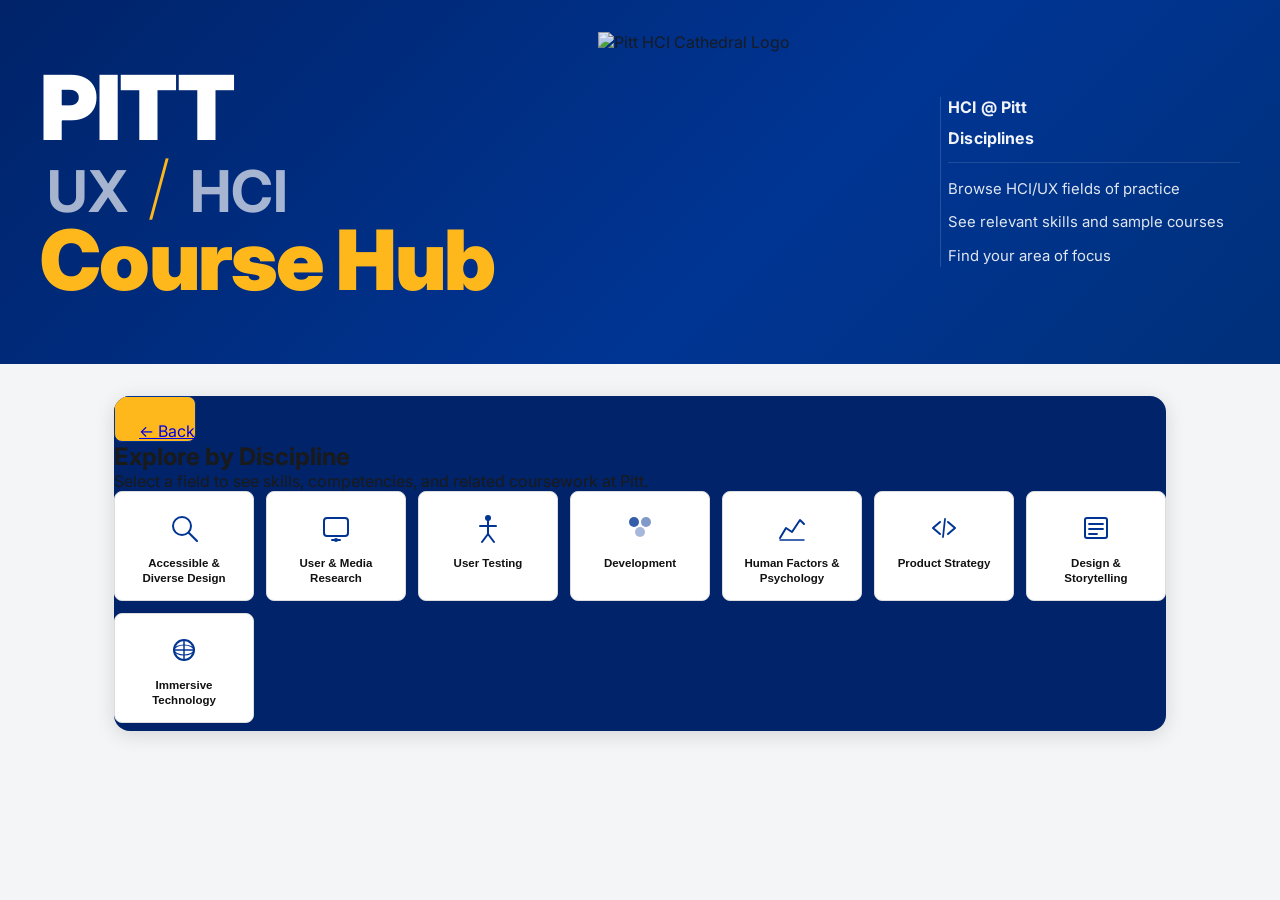
==== disciplines.html @ b41b52f0 "Added Disciplines page and tentative JSON format" ====
<!DOCTYPE html>
<html lang="en">
<head>
  <meta charset="UTF-8">
  <meta name="viewport" content="width=device-width, initial-scale=1.0">
  <title>Disciplines — Pitt HCI Course Hub</title>
  <link href="https://fonts.googleapis.com/css2?family=Inter:wght@400;500;600;700;900&display=swap" rel="stylesheet">
  <link rel="stylesheet" href="style.css">
</head>
<body>

<div class="hero">
  <div class="hero-lockup">
    <div class="lockup-pitt">PITT</div>
    <div class="lockup-middle">
      <span class="lockup-ux">UX</span>
      <span class="lockup-slash">/</span>
      <span class="lockup-hci">HCI</span>
    </div>
    <div class="lockup-course">Course Hub</div>
  </div>

  <img src="cathy.svg" alt="Pitt HCI Cathedral Logo" class="hero-logo">

  <div class="hero-right">
    <a class="hnav-link" href="index.html">HCI @ Pitt</a>
    <a class="hnav-link active" href="disciplines.html">Disciplines</a>
    <div class="hero-divider"></div>
    <div class="t-line">Browse HCI/UX fields of practice</div>
    <div class="t-line">See relevant skills and sample courses</div>
    <div class="t-line">Find your area of focus</div>
  </div>
</div>

<main>
  <div class="hub-container">
    <div class="back-link">
      <a href="index.html">← Back</a>
    </div>
    <div class="disciplines-intro">
      <h2>Explore by Discipline</h2>
      <p>Select a field to see skills, competencies, and related coursework at Pitt.</p>
    </div>

    <div class="field-grid" id="fieldGrid"></div>

    <div class="field-dropdown" id="fieldDropdown">
      <div class="field-dropdown-inner" id="dropdownInner">
        <button class="dropdown-close" id="dropdownClose">✕</button>
        <div class="dropdown-text">
          <h3 id="ddTitle"></h3>
          <p id="ddDesc"></p>
          <div class="skill-tags" id="ddTags"></div>
        </div>
        <div class="dropdown-courses">
          <h4>Related Courses</h4>
          <ul id="ddCourses"></ul>
        </div>
      </div>
    </div>

  </div>
</main>

<script src="script.js"></script>
</body>
</html>
---- style.css ----
:root {
      --blue: #003594;
      --blue-dark: #002369;
      --blue-mid: #00307a;
      --gold: #FFB81C;
      --gold-dark: #d99500;
      --gold-text: #b87a00;
      --text: #1a1a1a;
      --muted: #666;
      --border: #e2e2e2;
      --bg: #f4f5f7;
      --row-alt: #f8f8f8;
      --shadow-md: 0 4px 20px rgba(0,0,0,0.13);
    }
    * { box-sizing: border-box; margin: 0; padding: 0; }
    body { font-family: 'Inter', sans-serif; background: var(--bg); color: var(--text); min-height: 100vh; }

    .hero {
      background-image: linear-gradient(135deg, var(--blue-dark) 0%, var(--blue) 60%, var(--blue-mid) 100%);
      padding: 2rem 2.5rem;
      display: flex;
      align-items: center;
      gap: 2.5rem;
      position: relative;
    }

    .hero-lockup {
      flex-shrink: 0;
      display: flex;
      flex-direction: column;
      line-height: 1;
    }
    .lockup-pitt { font-size: clamp(4rem, 7vw, 6.5rem); font-weight: 900; color: #fff; letter-spacing: -0.02em; text-transform: uppercase; }
    .lockup-middle { display: flex; align-items: baseline; margin-left: 0.45em; margin-top: -0.06em; }
    .lockup-ux { font-size: clamp(2.2rem, 4.5vw, 4rem); font-weight: 700; color: rgba(255,255,255,0.65); text-transform: uppercase; }
    .lockup-slash { font-size: clamp(2.8rem, 5.5vw, 5rem); font-weight: 200; color: var(--gold); margin: 0 0.3em; line-height: 1; }
    .lockup-hci { font-size: clamp(2.2rem, 4.5vw, 4rem); font-weight: 700; color: rgba(255,255,255,0.65); text-transform: uppercase; }
    .lockup-course { font-size: clamp(3.2rem, 6.5vw, 5.8rem); font-weight: 900; color: var(--gold); letter-spacing: -0.02em; margin-top: -0.05em; }

    .hero-logo {
      flex-shrink: 1;
      height: 300px;
      width: 300px;
      opacity: 0.9;
      margin-left: auto;
      margin-right: 0.1rem;
    }

    .hero-right {
      flex-shrink: 0;
      width: 300px;
      padding-left: 0.44rem;
      border-left: 1px solid rgba(255, 255, 255, 0.15);
      display: flex;
      flex-direction: column;
      gap: 0.7rem;
    }

    .hnav-link {
      font-family: 'Inter', sans-serif;
      font-size: 1rem;
      font-weight: 700;
      color: rgba(255,255,255,0.95);
      text-decoration: none;
      letter-spacing: 0.01em;
      transition: color 0.15s;
    }
    .hnav-link:hover { color: var(--gold); }

    .hero-divider { width: 100%; height: 1px; background: rgba(255,255,255,0.12); margin: 0.2rem 0; }

    .t-line {
      font-family: 'Inter', sans-serif;
      font-size: 0.93rem;
      font-weight: 400;
      color: rgba(255,255,255,0.88);
      line-height: 1.5;
    }

    main { max-width: 1100px; margin: 0 auto; padding: 2rem 1.5rem 3rem; }
    .hub-container { background: var(--blue-dark); border-radius: 16px; overflow: hidden; box-shadow: var(--shadow-md); }

    .filter-bar { padding: 1.1rem 1.4rem; display: flex; flex-wrap: wrap; gap: 0.55rem; align-items: center; }
    .filter-pill { background: var(--gold); color: var(--blue-dark); font-family: 'Inter', sans-serif; font-size: 0.78rem; font-weight: 700; padding: 0.42rem 0.95rem; border-radius: 20px; border: none; cursor: pointer; box-shadow: 0 2px 6px rgba(0,0,0,0.18); transition: background 0.15s, transform 0.1s; }
    .filter-pill:hover { background: var(--gold-dark); color: #fff; transform: translateY(-1px); }
    .filter-pill select { background: transparent; border: none; font-family: 'Inter', sans-serif; font-weight: 700; font-size: 0.78rem; color: inherit; cursor: pointer; outline: none; }
    .filter-pill.clear-btn { background: transparent; border: 1.5px solid rgba(255,255,255,0.3); color: rgba(255,255,255,0.7); margin-left: auto; box-shadow: none; }
    .filter-pill.clear-btn:hover { border-color: #fff; color: #fff; background: rgba(255,255,255,0.08); transform: none; }

    .results-bar { padding: 0.2rem 1.4rem 0.6rem; color: rgba(255,255,255,0.45); font-size: 0.75rem; font-weight: 500; letter-spacing: 0.03em; }

    .col-header { display: grid; grid-template-columns: 1fr 70px 200px 210px; padding: 0.6rem 1.4rem; background: rgba(0,0,0,0.25); color: rgba(255,255,255,0.5); font-size: 0.7rem; font-weight: 700; text-transform: uppercase; letter-spacing: 0.08em; gap: 1rem; }

    .course-list { background: #fff; }
    .course-row { border-bottom: 1px solid var(--border); }
    .course-row:last-child { border-bottom: none; }
    .row-summary { display: grid; grid-template-columns: 1fr 70px 200px 210px; align-items: center; padding: 0.85rem 1.4rem; gap: 1rem; cursor: pointer; transition: background 0.12s; }
    .row-summary:hover { background: #f0f4fc; }
    .course-row:nth-child(even) .row-summary { background: var(--row-alt); }
    .course-row:nth-child(even) .row-summary:hover { background: #edf1fa; }
    .toggle-btn { background: none; border: none; cursor: pointer; color: var(--blue); margin-right: 0.55rem; width: 20px; height: 20px; display: inline-flex; align-items: center; justify-content: center; transition: transform 0.2s; flex-shrink: 0; }
    .toggle-btn.open { transform: rotate(90deg); }
    .toggle-btn svg { width: 10px; height: 10px; fill: none; stroke: currentColor; stroke-width: 2.5; stroke-linecap: round; stroke-linejoin: round; }
    .course-title-wrap { display: flex; align-items: center; }
    .course-code { font-family: monospace; font-size: 0.72rem; font-weight: 600; color: var(--muted); margin-right: 0.55rem; white-space: nowrap; }
    .course-title { font-size: 0.875rem; font-weight: 600; line-height: 1.3; }
    .credits-cell { font-size: 0.875rem; font-weight: 700; color: var(--blue); }
    .skill-cell { font-size: 0.78rem; font-weight: 700; color: var(--gold-text); line-height: 1.3; }
    .prereq-cell { font-size: 0.78rem; line-height: 1.35; }
    .prereq-warn { color: #c05c00; font-weight: 600; }
    .prereq-none { color: #aaa; font-weight: 500; }
    .row-detail { display: none; padding: 0.85rem 1.4rem 1rem 3.2rem; border-top: 1px solid var(--border); border-left: 3px solid var(--gold); background: #fafbff; font-size: 0.84rem; color: var(--muted); line-height: 1.65; }
    .row-detail.open { display: block; }
    .detail-desc { margin-bottom: 0.75rem; }
    .detail-meta { display: flex; justify-content: space-between; align-items: center; flex-wrap: wrap; gap: 0.5rem; padding-top: 0.6rem; border-top: 1px solid var(--border); }
    .detail-term { font-size: 0.78rem; font-weight: 600; color: var(--text); }
    .detail-term span { color: var(--muted); font-weight: 400; }
    .peoplesoft-link { font-size: 0.78rem; color: var(--blue); text-decoration: none; font-weight: 600; }
    .peoplesoft-link:hover { text-decoration: underline; }
    .empty-msg { text-align: center; padding: 3rem; color: #bbb; font-size: 0.9rem; background: #fff; }

    @media (max-width: 800px) {
      .hero { flex-wrap: wrap; padding: 2rem 1.25rem; gap: 1.5rem; }
      .hero-logo, .hero-right { display: none; }
      .col-header { grid-template-columns: 1fr 50px; }
      .col-header .col-skill, .col-header .col-prereq { display: none; }
      .row-summary { grid-template-columns: 1fr 50px; }
      .skill-cell, .prereq-cell { display: none; }
    }

.cart-panel { 
  background: #fff; 
  padding: 1.5rem; 
  border-radius: 16px; 
  box-shadow: var(--shadow-md); 
  margin-bottom: 2rem; 
  border-top: 5px solid var(--gold); 
}
.cart-header { display: flex; justify-content: space-between; align-items: baseline; margin-bottom: 1rem; }
.cart-header h3 { font-size: 1.25rem; color: var(--blue-dark); font-weight: 800; }
.cart-count { font-size: 0.85rem; font-weight: 600; color: var(--muted); }

.cart-item-wrapper { 
  border-bottom: 1px solid var(--border); 
}
.cart-item-wrapper:last-child { 
  border-bottom: none; 
}

.cart-item { 
  display: flex; 
  justify-content: space-between; 
  align-items: center;
  font-size: 0.85rem; 
  padding: 0.75rem 0; 
}

.cart-item-title-wrap { 
  display: flex; 
  align-items: center; 
}

.cart-item-title { font-weight: 600; color: var(--text); }
.cart-item-dept { font-family: monospace; color: var(--muted); margin-right: 0.5rem; }

.cart-item-detail { 
  display: none; 
  padding: 0 1rem 1rem 2rem; 
  font-size: 0.8rem; 
  color: var(--muted); 
  line-height: 1.5; 
}
.cart-item-detail.open { 
  display: block; 
}

.cart-item-remove { 
  color: #c05c00; 
  background: none; 
  border: none; 
  cursor: pointer; 
  font-weight: 600; 
  font-size: 0.75rem;
}
.cart-item-remove:hover { text-decoration: underline; }

.cart-skills h4 { 
  font-size: 0.75rem; 
  margin: 1.5rem 0 0.5rem; 
  color: var(--muted); 
  text-transform: uppercase; 
  letter-spacing: 0.05em; 
}
.skill-badge { 
  display: inline-flex; 
  align-items: center;
  background: var(--bg); 
  border: 1px solid var(--border); 
  padding: 0.3rem 0.7rem; 
  border-radius: 20px; 
  font-size: 0.75rem; 
  margin: 0.2rem 0.2rem 0 0; 
}
.skill-badge span { 
  font-weight: 800; 
  color: var(--blue); 
  margin-left: 0.4rem; 
  background: rgba(0, 53, 148, 0.1);
  padding: 0.1rem 0.4rem;
  border-radius: 10px;
}

.col-header { 
  grid-template-columns: 1fr 70px 200px 210px 80px; 
}
.row-summary { 
  grid-template-columns: 1fr 70px 200px 210px 80px; 
}

.add-btn {
  background: var(--bg);
  border: 1px solid var(--border);
  color: var(--text);
  padding: 0.4rem 0.6rem;
  border-radius: 6px;
  font-size: 0.75rem;
  font-weight: 700;
  cursor: pointer;
  transition: all 0.15s;
}
.add-btn:hover { background: var(--blue); color: #fff; border-color: var(--blue); }
.add-btn.in-cart { background: var(--gold); color: var(--blue-dark); border-color: var(--gold-dark); }

.field-grid {
  display: grid;
  grid-template-columns: repeat(auto-fill, minmax(140px, 1fr));
  gap: 12px;
  margin-bottom: 8px;
}

.field-btn {
  display: flex;
  flex-direction: column;
  align-items: center;
  gap: 10px;
  padding: 18px 12px 14px;
  background: #fff;
  border: 1.5px solid #ddd;
  border-radius: 8px;
  cursor: pointer;
  transition: border-color 0.15s, background 0.15s;
  user-select: none;
  text-align: center;
}
.field-btn:hover {
  border-color: #003594;
}
.field-btn.active {
  border-color: #003594;
  background: #eef2fb;
}

.field-btn svg {
  width: 36px;
  height: 36px;
  flex-shrink: 0;
}

.field-btn-label {
  font-size: 11.5px;
  font-weight: 600;
  line-height: 1.3;
  color: #111;
}

.field-dropdown {
  overflow: hidden;
  max-height: 0;
  transition: max-height 0.32s ease, opacity 0.25s ease;
  opacity: 0;
}
.field-dropdown.open {
  max-height: 600px;
  opacity: 1;
}

.field-dropdown-inner {
  border: 1.5px solid #003594;
  border-radius: 8px;
  background: #fff;
  padding: 24px 28px;
  margin-top: 10px;
  display: flex;
  gap: 32px;
  flex-wrap: wrap;
}

.back-link {
  text-align: center;
   border-color: #003594;
   background: #FFB81C;
    border-width: 1.5px;
    border-style: solid;
    border-radius: 8px;
    display: inline-block;
  padding: 1.5rem 0 0 1.5rem;
}

.dropdown-text { flex: 1; min-width: 200px; }
.dropdown-text h3 {
  font-size: 15px;
  font-weight: 700;
  margin-bottom: 8px;
  color: #003594;
}
.dropdown-text p {
  font-size: 13px;
  line-height: 1.65;
  color: #444;
  margin-bottom: 12px;
}
.dropdown-text .skill-tags {
  display: flex;
  flex-wrap: wrap;
  gap: 6px;
  margin-top: 4px;
}
.skill-tag {
  font-size: 11px;
  font-weight: 600;
  letter-spacing: 0.05em;
  text-transform: uppercase;
  background: #eef2fb;
  color: #003594;
  border-radius: 4px;
  padding: 3px 8px;
}

.dropdown-courses { min-width: 180px; }
.dropdown-courses h4 {
  font-size: 11px;
  font-weight: 600;
  letter-spacing: 0.1em;
  text-transform: uppercase;
  color: #999;
  margin-bottom: 10px;
}
.dropdown-courses ul {
  list-style: none;
  display: flex;
  flex-direction: column;
  gap: 6px;
}
.dropdown-courses li {
  font-size: 12.5px;
  color: #333;
  padding: 5px 10px;
  background: #f5f3ee;
  border-radius: 4px;
}

.dropdown-close {
  position: absolute;
  top: 14px; right: 14px;
  background: none; border: none;
  font-size: 16px; cursor: pointer;
  color: #999; line-height: 1;
}
.field-dropdown-inner { position: relative; }
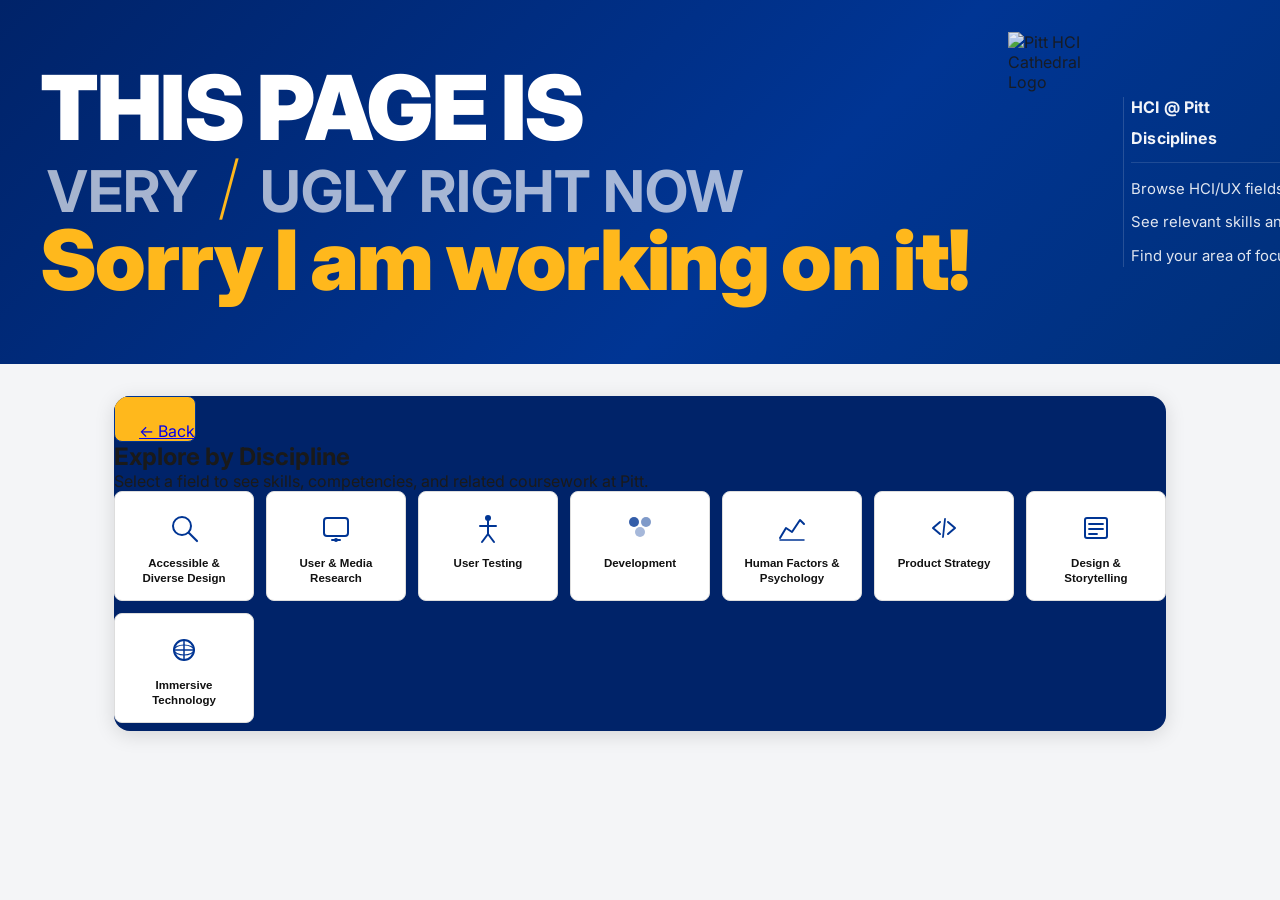
==== commit f4f89bb9: "Update disciplines.html" ====
--- a/disciplines.html
+++ b/disciplines.html
@@ -11,13 +11,13 @@
 
 <div class="hero">
   <div class="hero-lockup">
-    <div class="lockup-pitt">PITT</div>
+    <div class="lockup-pitt">THIS PAGE IS</div>
     <div class="lockup-middle">
-      <span class="lockup-ux">UX</span>
+      <span class="lockup-ux">VERY</span>
       <span class="lockup-slash">/</span>
-      <span class="lockup-hci">HCI</span>
+      <span class="lockup-hci">UGLY RIGHT NOW</span>
     </div>
-    <div class="lockup-course">Course Hub</div>
+    <div class="lockup-course">Sorry I am working on it!</div>
   </div>
 
   <img src="cathy.svg" alt="Pitt HCI Cathedral Logo" class="hero-logo">
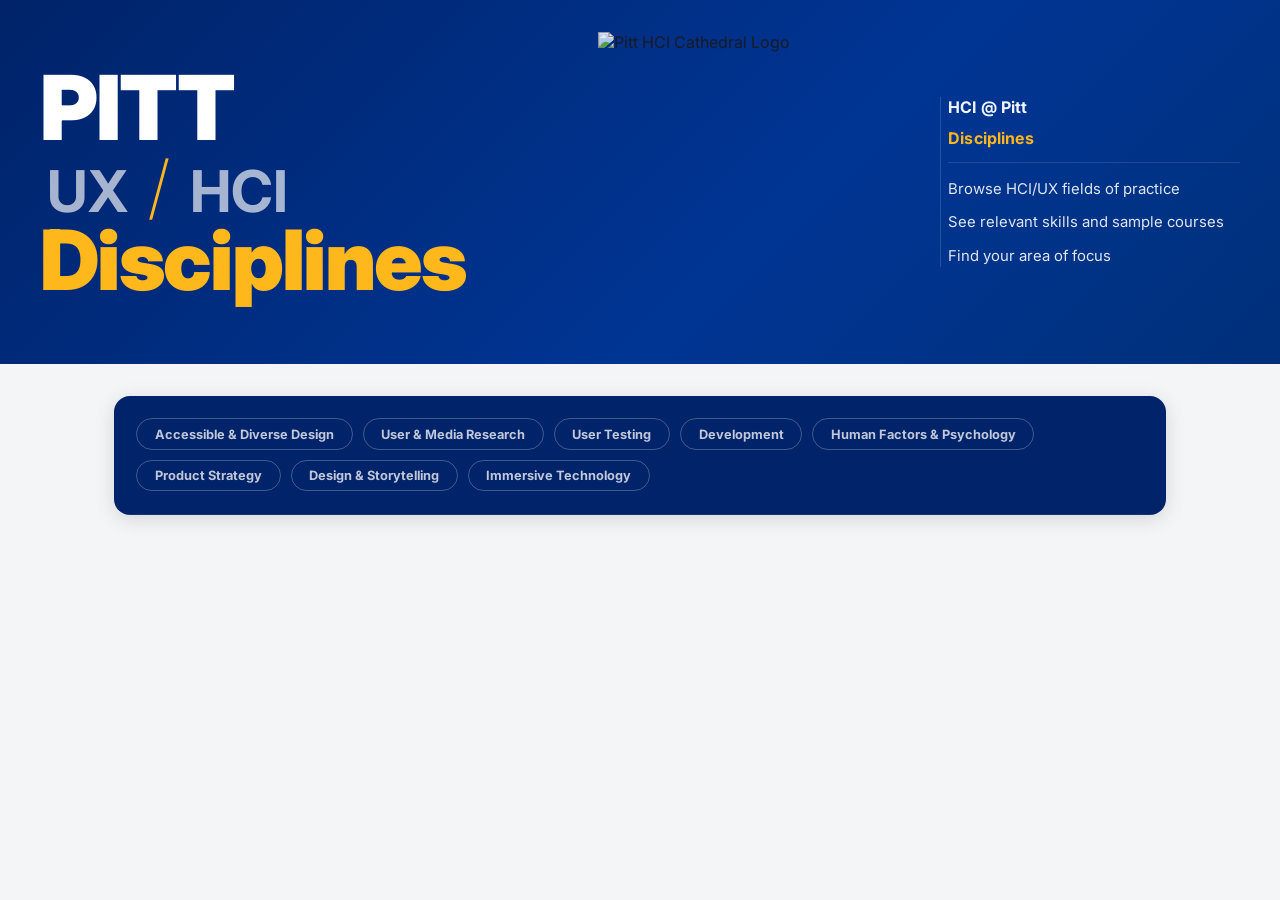
==== commit 41782630: "Rough disciplines draft" ====
--- a/disciplines.html
+++ b/disciplines.html
@@ -11,17 +11,15 @@
 
 <div class="hero">
   <div class="hero-lockup">
-    <div class="lockup-pitt">THIS PAGE IS</div>
+    <div class="lockup-pitt">PITT</div>
     <div class="lockup-middle">
-      <span class="lockup-ux">VERY</span>
+      <span class="lockup-ux">UX</span>
       <span class="lockup-slash">/</span>
-      <span class="lockup-hci">UGLY RIGHT NOW</span>
+      <span class="lockup-hci">HCI</span>
     </div>
-    <div class="lockup-course">Sorry I am working on it!</div>
+    <div class="lockup-course">Disciplines</div>
   </div>
-
   <img src="cathy.svg" alt="Pitt HCI Cathedral Logo" class="hero-logo">
-
   <div class="hero-right">
     <a class="hnav-link" href="index.html">HCI @ Pitt</a>
     <a class="hnav-link active" href="disciplines.html">Disciplines</a>
@@ -34,27 +32,20 @@
 
 <main>
   <div class="hub-container">
-    <div class="back-link">
-      <a href="index.html">← Back</a>
-    </div>
-    <div class="disciplines-intro">
-      <h2>Explore by Discipline</h2>
-      <p>Select a field to see skills, competencies, and related coursework at Pitt.</p>
-    </div>
 
-    <div class="field-grid" id="fieldGrid"></div>
+    <!-- Button pill row -->
+    <div class="disc-pill-row" id="discPillRow"></div>
 
-    <div class="field-dropdown" id="fieldDropdown">
-      <div class="field-dropdown-inner" id="dropdownInner">
-        <button class="dropdown-close" id="dropdownClose">✕</button>
-        <div class="dropdown-text">
-          <h3 id="ddTitle"></h3>
-          <p id="ddDesc"></p>
-          <div class="skill-tags" id="ddTags"></div>
-        </div>
-        <div class="dropdown-courses">
+    <!-- Detail panel: hidden until a pill is selected -->
+    <div class="disc-detail" id="discDetail" style="display:none;">
+      <div class="disc-detail-icon" id="discDetailIcon"></div>
+      <div class="disc-detail-body">
+        <h2 id="discDetailTitle"></h2>
+        <p id="discDetailDesc"></p>
+        <div class="disc-skills" id="discDetailSkills"></div>
+        <div class="disc-courses">
           <h4>Related Courses</h4>
-          <ul id="ddCourses"></ul>
+          <ul id="discDetailCourses"></ul>
         </div>
       </div>
     </div>
--- a/style.css
+++ b/style.css
@@ -1,369 +1,219 @@
-    :root {
-      --blue: #003594;
-      --blue-dark: #002369;
-      --blue-mid: #00307a;
-      --gold: #FFB81C;
-      --gold-dark: #d99500;
-      --gold-text: #b87a00;
-      --text: #1a1a1a;
-      --muted: #666;
-      --border: #e2e2e2;
-      --bg: #f4f5f7;
-      --row-alt: #f8f8f8;
-      --shadow-md: 0 4px 20px rgba(0,0,0,0.13);
-    }
-    * { box-sizing: border-box; margin: 0; padding: 0; }
-    body { font-family: 'Inter', sans-serif; background: var(--bg); color: var(--text); min-height: 100vh; }
-
-    .hero {
-      background-image: linear-gradient(135deg, var(--blue-dark) 0%, var(--blue) 60%, var(--blue-mid) 100%);
-      padding: 2rem 2.5rem;
-      display: flex;
-      align-items: center;
-      gap: 2.5rem;
-      position: relative;
-    }
-
-    .hero-lockup {
-      flex-shrink: 0;
-      display: flex;
-      flex-direction: column;
-      line-height: 1;
-    }
-    .lockup-pitt { font-size: clamp(4rem, 7vw, 6.5rem); font-weight: 900; color: #fff; letter-spacing: -0.02em; text-transform: uppercase; }
-    .lockup-middle { display: flex; align-items: baseline; margin-left: 0.45em; margin-top: -0.06em; }
-    .lockup-ux { font-size: clamp(2.2rem, 4.5vw, 4rem); font-weight: 700; color: rgba(255,255,255,0.65); text-transform: uppercase; }
-    .lockup-slash { font-size: clamp(2.8rem, 5.5vw, 5rem); font-weight: 200; color: var(--gold); margin: 0 0.3em; line-height: 1; }
-    .lockup-hci { font-size: clamp(2.2rem, 4.5vw, 4rem); font-weight: 700; color: rgba(255,255,255,0.65); text-transform: uppercase; }
-    .lockup-course { font-size: clamp(3.2rem, 6.5vw, 5.8rem); font-weight: 900; color: var(--gold); letter-spacing: -0.02em; margin-top: -0.05em; }
-
-    .hero-logo {
-      flex-shrink: 1;
-      height: 300px;
-      width: 300px;
-      opacity: 0.9;
-      margin-left: auto;
-      margin-right: 0.1rem;
-    }
-
-    .hero-right {
-      flex-shrink: 0;
-      width: 300px;
-      padding-left: 0.44rem;
-      border-left: 1px solid rgba(255, 255, 255, 0.15);
-      display: flex;
-      flex-direction: column;
-      gap: 0.7rem;
-    }
-
-    .hnav-link {
-      font-family: 'Inter', sans-serif;
-      font-size: 1rem;
-      font-weight: 700;
-      color: rgba(255,255,255,0.95);
-      text-decoration: none;
-      letter-spacing: 0.01em;
-      transition: color 0.15s;
-    }
-    .hnav-link:hover { color: var(--gold); }
-
-    .hero-divider { width: 100%; height: 1px; background: rgba(255,255,255,0.12); margin: 0.2rem 0; }
-
-    .t-line {
-      font-family: 'Inter', sans-serif;
-      font-size: 0.93rem;
-      font-weight: 400;
-      color: rgba(255,255,255,0.88);
-      line-height: 1.5;
-    }
-
-    main { max-width: 1100px; margin: 0 auto; padding: 2rem 1.5rem 3rem; }
-    .hub-container { background: var(--blue-dark); border-radius: 16px; overflow: hidden; box-shadow: var(--shadow-md); }
-
-    .filter-bar { padding: 1.1rem 1.4rem; display: flex; flex-wrap: wrap; gap: 0.55rem; align-items: center; }
-    .filter-pill { background: var(--gold); color: var(--blue-dark); font-family: 'Inter', sans-serif; font-size: 0.78rem; font-weight: 700; padding: 0.42rem 0.95rem; border-radius: 20px; border: none; cursor: pointer; box-shadow: 0 2px 6px rgba(0,0,0,0.18); transition: background 0.15s, transform 0.1s; }
-    .filter-pill:hover { background: var(--gold-dark); color: #fff; transform: translateY(-1px); }
-    .filter-pill select { background: transparent; border: none; font-family: 'Inter', sans-serif; font-weight: 700; font-size: 0.78rem; color: inherit; cursor: pointer; outline: none; }
-    .filter-pill.clear-btn { background: transparent; border: 1.5px solid rgba(255,255,255,0.3); color: rgba(255,255,255,0.7); margin-left: auto; box-shadow: none; }
-    .filter-pill.clear-btn:hover { border-color: #fff; color: #fff; background: rgba(255,255,255,0.08); transform: none; }
-
-    .results-bar { padding: 0.2rem 1.4rem 0.6rem; color: rgba(255,255,255,0.45); font-size: 0.75rem; font-weight: 500; letter-spacing: 0.03em; }
-
-    .col-header { display: grid; grid-template-columns: 1fr 70px 200px 210px; padding: 0.6rem 1.4rem; background: rgba(0,0,0,0.25); color: rgba(255,255,255,0.5); font-size: 0.7rem; font-weight: 700; text-transform: uppercase; letter-spacing: 0.08em; gap: 1rem; }
-
-    .course-list { background: #fff; }
-    .course-row { border-bottom: 1px solid var(--border); }
-    .course-row:last-child { border-bottom: none; }
-    .row-summary { display: grid; grid-template-columns: 1fr 70px 200px 210px; align-items: center; padding: 0.85rem 1.4rem; gap: 1rem; cursor: pointer; transition: background 0.12s; }
-    .row-summary:hover { background: #f0f4fc; }
-    .course-row:nth-child(even) .row-summary { background: var(--row-alt); }
-    .course-row:nth-child(even) .row-summary:hover { background: #edf1fa; }
-    .toggle-btn { background: none; border: none; cursor: pointer; color: var(--blue); margin-right: 0.55rem; width: 20px; height: 20px; display: inline-flex; align-items: center; justify-content: center; transition: transform 0.2s; flex-shrink: 0; }
-    .toggle-btn.open { transform: rotate(90deg); }
-    .toggle-btn svg { width: 10px; height: 10px; fill: none; stroke: currentColor; stroke-width: 2.5; stroke-linecap: round; stroke-linejoin: round; }
-    .course-title-wrap { display: flex; align-items: center; }
-    .course-code { font-family: monospace; font-size: 0.72rem; font-weight: 600; color: var(--muted); margin-right: 0.55rem; white-space: nowrap; }
-    .course-title { font-size: 0.875rem; font-weight: 600; line-height: 1.3; }
-    .credits-cell { font-size: 0.875rem; font-weight: 700; color: var(--blue); }
-    .skill-cell { font-size: 0.78rem; font-weight: 700; color: var(--gold-text); line-height: 1.3; }
-    .prereq-cell { font-size: 0.78rem; line-height: 1.35; }
-    .prereq-warn { color: #c05c00; font-weight: 600; }
-    .prereq-none { color: #aaa; font-weight: 500; }
-    .row-detail { display: none; padding: 0.85rem 1.4rem 1rem 3.2rem; border-top: 1px solid var(--border); border-left: 3px solid var(--gold); background: #fafbff; font-size: 0.84rem; color: var(--muted); line-height: 1.65; }
-    .row-detail.open { display: block; }
-    .detail-desc { margin-bottom: 0.75rem; }
-    .detail-meta { display: flex; justify-content: space-between; align-items: center; flex-wrap: wrap; gap: 0.5rem; padding-top: 0.6rem; border-top: 1px solid var(--border); }
-    .detail-term { font-size: 0.78rem; font-weight: 600; color: var(--text); }
-    .detail-term span { color: var(--muted); font-weight: 400; }
-    .peoplesoft-link { font-size: 0.78rem; color: var(--blue); text-decoration: none; font-weight: 600; }
-    .peoplesoft-link:hover { text-decoration: underline; }
-    .empty-msg { text-align: center; padding: 3rem; color: #bbb; font-size: 0.9rem; background: #fff; }
-
-    @media (max-width: 800px) {
-      .hero { flex-wrap: wrap; padding: 2rem 1.25rem; gap: 1.5rem; }
-      .hero-logo, .hero-right { display: none; }
-      .col-header { grid-template-columns: 1fr 50px; }
-      .col-header .col-skill, .col-header .col-prereq { display: none; }
-      .row-summary { grid-template-columns: 1fr 50px; }
-      .skill-cell, .prereq-cell { display: none; }
-    }
-
-.cart-panel { 
-  background: #fff; 
-  padding: 1.5rem; 
-  border-radius: 16px; 
-  box-shadow: var(--shadow-md); 
-  margin-bottom: 2rem; 
-  border-top: 5px solid var(--gold); 
-}
+:root {
+  --blue: #003594;
+  --blue-dark: #002369;
+  --blue-mid: #00307a;
+  --gold: #FFB81C;
+  --gold-dark: #d99500;
+  --gold-text: #b87a00;
+  --text: #1a1a1a;
+  --muted: #666;
+  --border: #e2e2e2;
+  --bg: #f4f5f7;
+  --row-alt: #f8f8f8;
+  --shadow-md: 0 4px 20px rgba(0,0,0,0.13);
+}
+
+* { box-sizing: border-box; margin: 0; padding: 0; }
+body { font-family: 'Inter', sans-serif; background: var(--bg); color: var(--text); min-height: 100vh; }
+
+/* ── Hero ── */
+.hero {
+  background-image: linear-gradient(135deg, var(--blue-dark) 0%, var(--blue) 60%, var(--blue-mid) 100%);
+  padding: 2rem 2.5rem;
+  display: flex;
+  align-items: center;
+  gap: 2.5rem;
+  position: relative;
+}
+.hero-lockup { flex-shrink: 0; display: flex; flex-direction: column; line-height: 1; }
+.lockup-pitt { font-size: clamp(4rem, 7vw, 6.5rem); font-weight: 900; color: #fff; letter-spacing: -0.02em; text-transform: uppercase; }
+.lockup-middle { display: flex; align-items: baseline; margin-left: 0.45em; margin-top: -0.06em; }
+.lockup-ux { font-size: clamp(2.2rem, 4.5vw, 4rem); font-weight: 700; color: rgba(255,255,255,0.65); text-transform: uppercase; }
+.lockup-slash { font-size: clamp(2.8rem, 5.5vw, 5rem); font-weight: 200; color: var(--gold); margin: 0 0.3em; line-height: 1; }
+.lockup-hci { font-size: clamp(2.2rem, 4.5vw, 4rem); font-weight: 700; color: rgba(255,255,255,0.65); text-transform: uppercase; }
+.lockup-course { font-size: clamp(3.2rem, 6.5vw, 5.8rem); font-weight: 900; color: var(--gold); letter-spacing: -0.02em; margin-top: -0.05em; }
+.hero-logo { flex-shrink: 1; height: 300px; width: 300px; opacity: 0.9; margin-left: auto; margin-right: 0.1rem; }
+.hero-right { flex-shrink: 0; width: 300px; padding-left: 0.44rem; border-left: 1px solid rgba(255,255,255,0.15); display: flex; flex-direction: column; gap: 0.7rem; }
+.hnav-link { font-family: 'Inter', sans-serif; font-size: 1rem; font-weight: 700; color: rgba(255,255,255,0.95); text-decoration: none; letter-spacing: 0.01em; transition: color 0.15s; }
+.hnav-link:hover { color: var(--gold); }
+.hnav-link.active { color: var(--gold); }
+.hero-divider { width: 100%; height: 1px; background: rgba(255,255,255,0.12); margin: 0.2rem 0; }
+.t-line { font-family: 'Inter', sans-serif; font-size: 0.93rem; font-weight: 400; color: rgba(255,255,255,0.88); line-height: 1.5; }
+
+/* ── Layout ── */
+main { max-width: 1100px; margin: 0 auto; padding: 2rem 1.5rem 3rem; }
+.hub-container { background: var(--blue-dark); border-radius: 16px; overflow: hidden; box-shadow: var(--shadow-md); }
+
+/* ── Filter bar (index.html) ── */
+.filter-bar { padding: 1.1rem 1.4rem; display: flex; flex-wrap: wrap; gap: 0.55rem; align-items: center; }
+.filter-pill { background: var(--gold); color: var(--blue-dark); font-family: 'Inter', sans-serif; font-size: 0.78rem; font-weight: 700; padding: 0.42rem 0.95rem; border-radius: 20px; border: none; cursor: pointer; box-shadow: 0 2px 6px rgba(0,0,0,0.18); transition: background 0.15s, transform 0.1s; }
+.filter-pill:hover { background: var(--gold-dark); color: #fff; transform: translateY(-1px); }
+.filter-pill select { background: transparent; border: none; font-family: 'Inter', sans-serif; font-weight: 700; font-size: 0.78rem; color: inherit; cursor: pointer; outline: none; }
+.filter-pill.clear-btn { background: transparent; border: 1.5px solid rgba(255,255,255,0.3); color: rgba(255,255,255,0.7); margin-left: auto; box-shadow: none; }
+.filter-pill.clear-btn:hover { border-color: #fff; color: #fff; background: rgba(255,255,255,0.08); transform: none; }
+
+.results-bar { padding: 0.2rem 1.4rem 0.6rem; color: rgba(255,255,255,0.45); font-size: 0.75rem; font-weight: 500; letter-spacing: 0.03em; }
+
+/* ── Course table ── */
+.col-header { display: grid; grid-template-columns: 1fr 70px 200px 210px 80px; padding: 0.6rem 1.4rem; background: rgba(0,0,0,0.25); color: rgba(255,255,255,0.5); font-size: 0.7rem; font-weight: 700; text-transform: uppercase; letter-spacing: 0.08em; gap: 1rem; }
+.course-list { background: #fff; }
+.course-row { border-bottom: 1px solid var(--border); }
+.course-row:last-child { border-bottom: none; }
+.row-summary { display: grid; grid-template-columns: 1fr 70px 200px 210px 80px; align-items: center; padding: 0.85rem 1.4rem; gap: 1rem; cursor: pointer; transition: background 0.12s; }
+.row-summary:hover { background: #f0f4fc; }
+.course-row:nth-child(even) .row-summary { background: var(--row-alt); }
+.course-row:nth-child(even) .row-summary:hover { background: #edf1fa; }
+.toggle-btn { background: none; border: none; cursor: pointer; color: var(--blue); margin-right: 0.55rem; width: 20px; height: 20px; display: inline-flex; align-items: center; justify-content: center; transition: transform 0.2s; flex-shrink: 0; }
+.toggle-btn.open { transform: rotate(90deg); }
+.toggle-btn svg { width: 10px; height: 10px; fill: none; stroke: currentColor; stroke-width: 2.5; stroke-linecap: round; stroke-linejoin: round; }
+.course-title-wrap { display: flex; align-items: center; }
+.course-code { font-family: monospace; font-size: 0.72rem; font-weight: 600; color: var(--muted); margin-right: 0.55rem; white-space: nowrap; }
+.course-title { font-size: 0.875rem; font-weight: 600; line-height: 1.3; }
+.credits-cell { font-size: 0.875rem; font-weight: 700; color: var(--blue); }
+.skill-cell { font-size: 0.78rem; font-weight: 700; color: var(--gold-text); line-height: 1.3; }
+.prereq-cell { font-size: 0.78rem; line-height: 1.35; }
+.prereq-warn { color: #c05c00; font-weight: 600; }
+.prereq-none { color: #aaa; font-weight: 500; }
+.row-detail { display: none; padding: 0.85rem 1.4rem 1rem 3.2rem; border-top: 1px solid var(--border); border-left: 3px solid var(--gold); background: #fafbff; font-size: 0.84rem; color: var(--muted); line-height: 1.65; }
+.row-detail.open { display: block; }
+.detail-desc { margin-bottom: 0.75rem; }
+.detail-meta { display: flex; justify-content: space-between; align-items: center; flex-wrap: wrap; gap: 0.5rem; padding-top: 0.6rem; border-top: 1px solid var(--border); }
+.detail-term { font-size: 0.78rem; font-weight: 600; color: var(--text); }
+.detail-term span { color: var(--muted); font-weight: 400; }
+.peoplesoft-link { font-size: 0.78rem; color: var(--blue); text-decoration: none; font-weight: 600; }
+.peoplesoft-link:hover { text-decoration: underline; }
+.empty-msg { text-align: center; padding: 3rem; color: #bbb; font-size: 0.9rem; background: #fff; }
+.add-btn { background: var(--bg); border: 1px solid var(--border); color: var(--text); padding: 0.4rem 0.6rem; border-radius: 6px; font-size: 0.75rem; font-weight: 700; cursor: pointer; transition: all 0.15s; }
+.add-btn:hover { background: var(--blue); color: #fff; border-color: var(--blue); }
+.add-btn.in-cart { background: var(--gold); color: var(--blue-dark); border-color: var(--gold-dark); }
+
+/* ── Cart panel ── */
+.cart-panel { background: #fff; padding: 1.5rem; border-radius: 16px; box-shadow: var(--shadow-md); margin-bottom: 2rem; border-top: 5px solid var(--gold); }
 .cart-header { display: flex; justify-content: space-between; align-items: baseline; margin-bottom: 1rem; }
 .cart-header h3 { font-size: 1.25rem; color: var(--blue-dark); font-weight: 800; }
 .cart-count { font-size: 0.85rem; font-weight: 600; color: var(--muted); }
-
-.cart-item-wrapper { 
-  border-bottom: 1px solid var(--border); 
-}
-.cart-item-wrapper:last-child { 
-  border-bottom: none; 
-}
-
-.cart-item { 
-  display: flex; 
-  justify-content: space-between; 
-  align-items: center;
-  font-size: 0.85rem; 
-  padding: 0.75rem 0; 
-}
-
-.cart-item-title-wrap { 
-  display: flex; 
-  align-items: center; 
-}
-
+.cart-item-wrapper { border-bottom: 1px solid var(--border); }
+.cart-item-wrapper:last-child { border-bottom: none; }
+.cart-item { display: flex; justify-content: space-between; align-items: center; font-size: 0.85rem; padding: 0.75rem 0; }
+.cart-item-title-wrap { display: flex; align-items: center; }
 .cart-item-title { font-weight: 600; color: var(--text); }
 .cart-item-dept { font-family: monospace; color: var(--muted); margin-right: 0.5rem; }
-
-.cart-item-detail { 
-  display: none; 
-  padding: 0 1rem 1rem 2rem; 
-  font-size: 0.8rem; 
-  color: var(--muted); 
-  line-height: 1.5; 
-}
-.cart-item-detail.open { 
-  display: block; 
-}
-
-.cart-item-remove { 
-  color: #c05c00; 
-  background: none; 
-  border: none; 
-  cursor: pointer; 
-  font-weight: 600; 
-  font-size: 0.75rem;
-}
+.cart-item-detail { display: none; padding: 0 1rem 1rem 2rem; font-size: 0.8rem; color: var(--muted); line-height: 1.5; }
+.cart-item-detail.open { display: block; }
+.cart-item-remove { color: #c05c00; background: none; border: none; cursor: pointer; font-weight: 600; font-size: 0.75rem; }
 .cart-item-remove:hover { text-decoration: underline; }
-
-.cart-skills h4 { 
-  font-size: 0.75rem; 
-  margin: 1.5rem 0 0.5rem; 
-  color: var(--muted); 
-  text-transform: uppercase; 
-  letter-spacing: 0.05em; 
-}
-.skill-badge { 
-  display: inline-flex; 
-  align-items: center;
-  background: var(--bg); 
-  border: 1px solid var(--border); 
-  padding: 0.3rem 0.7rem; 
-  border-radius: 20px; 
-  font-size: 0.75rem; 
-  margin: 0.2rem 0.2rem 0 0; 
-}
-.skill-badge span { 
-  font-weight: 800; 
-  color: var(--blue); 
-  margin-left: 0.4rem; 
-  background: rgba(0, 53, 148, 0.1);
-  padding: 0.1rem 0.4rem;
-  border-radius: 10px;
-}
-
-.col-header { 
-  grid-template-columns: 1fr 70px 200px 210px 80px; 
-}
-.row-summary { 
-  grid-template-columns: 1fr 70px 200px 210px 80px; 
-}
-
-.add-btn {
-  background: var(--bg);
-  border: 1px solid var(--border);
-  color: var(--text);
-  padding: 0.4rem 0.6rem;
-  border-radius: 6px;
-  font-size: 0.75rem;
+.cart-skills h4 { font-size: 0.75rem; margin: 1.5rem 0 0.5rem; color: var(--muted); text-transform: uppercase; letter-spacing: 0.05em; }
+.skill-badge { display: inline-flex; align-items: center; background: var(--bg); border: 1px solid var(--border); padding: 0.3rem 0.7rem; border-radius: 20px; font-size: 0.75rem; margin: 0.2rem 0.2rem 0 0; }
+.skill-badge span { font-weight: 800; color: var(--blue); margin-left: 0.4rem; background: rgba(0,53,148,0.1); padding: 0.1rem 0.4rem; border-radius: 10px; }
+
+/* ── Back link ── */
+.back-link { padding: 1.2rem 1.4rem 0; }
+.back-link a { font-size: 0.8rem; font-weight: 700; color: rgba(255,255,255,0.6); text-decoration: none; letter-spacing: 0.05em; transition: color 0.15s; }
+.back-link a:hover { color: var(--gold); }
+
+/* ── Disciplines page ── */
+.disc-pill-row {
+  display: flex;
+  flex-wrap: wrap;
+  gap: 10px;
+  padding: 1.4rem;
+  border-bottom: 1px solid rgba(255,255,255,0.08);
+}
+
+.disc-pill {
+  font-family: 'Inter', sans-serif;
+  font-size: 0.8rem;
   font-weight: 700;
+  padding: 0.45rem 1.1rem;
+  border-radius: 20px;
+  border: 1.5px solid rgba(255,255,255,0.25);
+  background: transparent;
+  color: rgba(255,255,255,0.75);
   cursor: pointer;
   transition: all 0.15s;
-}
-.add-btn:hover { background: var(--blue); color: #fff; border-color: var(--blue); }
-.add-btn.in-cart { background: var(--gold); color: var(--blue-dark); border-color: var(--gold-dark); }
-
-.field-grid {
-  display: grid;
-  grid-template-columns: repeat(auto-fill, minmax(140px, 1fr));
-  gap: 12px;
-  margin-bottom: 8px;
-}
-
-.field-btn {
-  display: flex;
-  flex-direction: column;
-  align-items: center;
-  gap: 10px;
-  padding: 18px 12px 14px;
-  background: #fff;
-  border: 1.5px solid #ddd;
-  border-radius: 8px;
-  cursor: pointer;
-  transition: border-color 0.15s, background 0.15s;
-  user-select: none;
-  text-align: center;
-}
-.field-btn:hover {
-  border-color: #003594;
-}
-.field-btn.active {
-  border-color: #003594;
-  background: #eef2fb;
-}
-
-.field-btn svg {
-  width: 36px;
-  height: 36px;
+  display: flex;
+  align-items: center;
+  gap: 8px;
+}
+.disc-pill svg { width: 16px; height: 16px; flex-shrink: 0; }
+.disc-pill:hover { border-color: var(--gold); color: var(--gold); background: rgba(255,184,28,0.08); }
+.disc-pill.active { background: var(--gold); border-color: var(--gold); color: var(--blue-dark); }
+
+.disc-detail {
+  display: flex;
+  gap: 2.5rem;
+  padding: 2rem 1.4rem 2.5rem;
+  background: var(--blue-dark);
+  align-items: flex-start;
+}
+.disc-detail-icon {
   flex-shrink: 0;
-}
-
-.field-btn-label {
-  font-size: 11.5px;
-  font-weight: 600;
-  line-height: 1.3;
-  color: #111;
-}
-
-.field-dropdown {
-  overflow: hidden;
-  max-height: 0;
-  transition: max-height 0.32s ease, opacity 0.25s ease;
-  opacity: 0;
-}
-.field-dropdown.open {
-  max-height: 600px;
-  opacity: 1;
-}
-
-.field-dropdown-inner {
-  border: 1.5px solid #003594;
-  border-radius: 8px;
-  background: #fff;
-  padding: 24px 28px;
-  margin-top: 10px;
-  display: flex;
-  gap: 32px;
-  flex-wrap: wrap;
-}
-
-.back-link {
-  text-align: center;
-   border-color: #003594;
-   background: #FFB81C;
-    border-width: 1.5px;
-    border-style: solid;
-    border-radius: 8px;
-    display: inline-block;
-  padding: 1.5rem 0 0 1.5rem;
-}
-
-.dropdown-text { flex: 1; min-width: 200px; }
-.dropdown-text h3 {
-  font-size: 15px;
+  width: 240px;
+  display: flex;
+  align-items: center;
+  justify-content: flex-start;
+}
+.disc-detail-icon img {
+  width: 240px;
+  height: 240px;
+  object-fit: contain;
+}
+.disc-detail-body { flex: 1; }
+.disc-detail-body h2 { font-size: 1.35rem; font-weight: 800; color: #fff; margin-bottom: 0.6rem; }
+.disc-detail-body p { font-size: 0.9rem; line-height: 1.65; color: rgba(255,255,255,0.7); margin-bottom: 1rem; }
+.disc-skills {
+  font-size: 0.85rem;
+  color: rgba(255,255,255,0.6);
+  margin-bottom: 1.25rem;
+  line-height: 1.6;
+}
+.disc-courses h4 {
+  font-size: 0.7rem;
   font-weight: 700;
-  margin-bottom: 8px;
-  color: #003594;
-}
-.dropdown-text p {
-  font-size: 13px;
-  line-height: 1.65;
-  color: #444;
-  margin-bottom: 12px;
-}
-.dropdown-text .skill-tags {
-  display: flex;
-  flex-wrap: wrap;
-  gap: 6px;
-  margin-top: 4px;
-}
-.skill-tag {
-  font-size: 11px;
-  font-weight: 600;
-  letter-spacing: 0.05em;
-  text-transform: uppercase;
-  background: #eef2fb;
-  color: #003594;
-  border-radius: 4px;
-  padding: 3px 8px;
-}
-
-.dropdown-courses { min-width: 180px; }
-.dropdown-courses h4 {
-  font-size: 11px;
-  font-weight: 600;
   letter-spacing: 0.1em;
   text-transform: uppercase;
-  color: #999;
-  margin-bottom: 10px;
-}
-.dropdown-courses ul {
-  list-style: none;
-  display: flex;
-  flex-direction: column;
-  gap: 6px;
-}
-.dropdown-courses li {
-  font-size: 12.5px;
-  color: #333;
-  padding: 5px 10px;
-  background: #f5f3ee;
-  border-radius: 4px;
-}
-
-.dropdown-close {
-  position: absolute;
-  top: 14px; right: 14px;
-  background: none; border: none;
-  font-size: 16px; cursor: pointer;
-  color: #999; line-height: 1;
-}
-.field-dropdown-inner { position: relative; }+  color: rgba(255,255,255,0.4);
+  margin-bottom: 8px;
+}
+.disc-courses ul { list-style: none; display: flex; flex-direction: column; gap: 0; }
+.disc-course-row { border-top: 1px solid rgba(255,255,255,0.08); }
+.disc-course-row:last-child { border-bottom: 1px solid rgba(255,255,255,0.08); }
+.disc-course-summary {
+  display: flex;
+  align-items: center;
+  gap: 8px;
+  padding: 8px 0;
+  cursor: pointer;
+  font-size: 0.85rem;
+  color: rgba(255,255,255,0.85);
+  transition: color 0.12s;
+}
+.disc-course-summary:hover { color: var(--gold); }
+.disc-course-code { font-family: monospace; font-size: 0.75rem; color: rgba(255,255,255,0.45); }
+.disc-course-name { font-weight: 500; }
+.disc-course-detail {
+  display: none;
+  padding: 6px 0 12px 28px;
+  font-size: 0.8rem;
+  color: rgba(255,255,255,0.55);
+  line-height: 1.6;
+  border-left: 2px solid var(--gold);
+  margin-left: 8px;
+  padding-left: 14px;
+  margin-bottom: 8px;
+}
+.disc-course-detail.open { display: block; }
+
+/* ── Responsive ── */
+@media (max-width: 800px) {
+  .hero { flex-wrap: wrap; padding: 2rem 1.25rem; gap: 1.5rem; }
+  .hero-logo, .hero-right { display: none; }
+  .col-header { grid-template-columns: 1fr 50px; }
+  .col-header .col-skill, .col-header .col-prereq { display: none; }
+  .row-summary { grid-template-columns: 1fr 50px; }
+  .skill-cell, .prereq-cell { display: none; }
+}
+@media (max-width: 600px) {
+  .disc-detail { flex-direction: column; }
+  .disc-detail-icon { width: 100%; height: 100px; }
+}
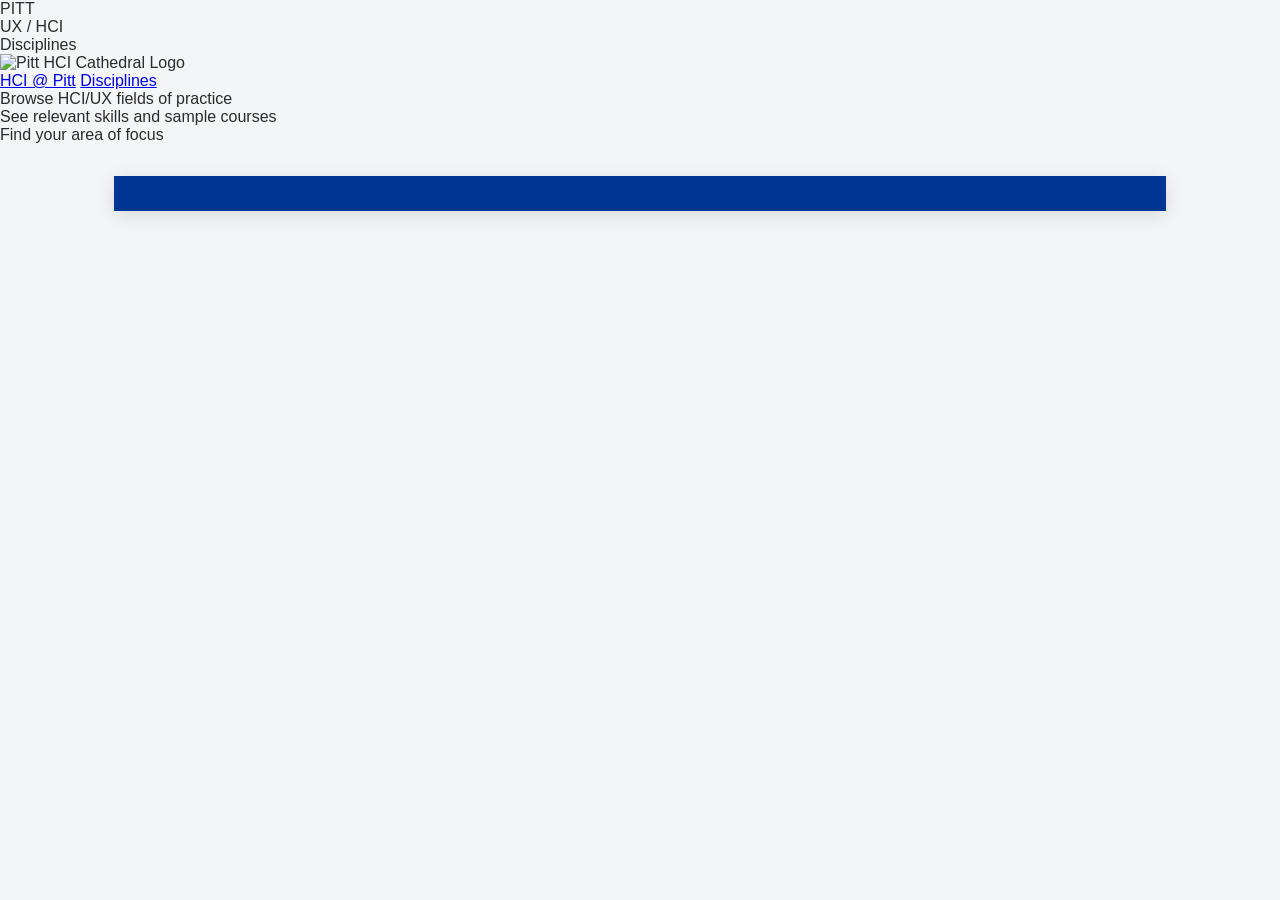
==== commit e6c4a689: "Merge branch 'main' into main" ====
--- a/disciplines.html
+++ b/disciplines.html
@@ -32,11 +32,7 @@
 
 <main>
   <div class="hub-container">
-
-    <!-- Button pill row -->
     <div class="disc-pill-row" id="discPillRow"></div>
-
-    <!-- Detail panel: hidden until a pill is selected -->
     <div class="disc-detail" id="discDetail" style="display:none;">
       <div class="disc-detail-icon" id="discDetailIcon"></div>
       <div class="disc-detail-body">
--- a/style.css
+++ b/style.css
@@ -4,216 +4,503 @@
   --blue-mid: #00307a;
   --gold: #FFB81C;
   --gold-dark: #d99500;
-  --gold-text: #b87a00;
-  --text: #1a1a1a;
+  --orange: #FF6600;
+  --white: #FFFFFF;
+  --dark-grey: #2B2B2B;
+  --text: #2B2B2B;
   --muted: #666;
   --border: #e2e2e2;
-  --bg: #f4f5f7;
-  --row-alt: #f8f8f8;
-  --shadow-md: 0 4px 20px rgba(0,0,0,0.13);
+  --bg-soft: #f4f5f7;
+  --row-alt: #fafafa;
+  --shadow-pill: 0 2px 6px rgba(0,0,0,0.22);
+  --shadow-md: 0 4px 20px rgba(0,0,0,0.12);
 }
 
 * { box-sizing: border-box; margin: 0; padding: 0; }
-body { font-family: 'Inter', sans-serif; background: var(--bg); color: var(--text); min-height: 100vh; }
-
-/* ── Hero ── */
-.hero {
-  background-image: linear-gradient(135deg, var(--blue-dark) 0%, var(--blue) 60%, var(--blue-mid) 100%);
-  padding: 2rem 2.5rem;
-  display: flex;
-  align-items: center;
-  gap: 2.5rem;
-  position: relative;
-}
-.hero-lockup { flex-shrink: 0; display: flex; flex-direction: column; line-height: 1; }
-.lockup-pitt { font-size: clamp(4rem, 7vw, 6.5rem); font-weight: 900; color: #fff; letter-spacing: -0.02em; text-transform: uppercase; }
-.lockup-middle { display: flex; align-items: baseline; margin-left: 0.45em; margin-top: -0.06em; }
-.lockup-ux { font-size: clamp(2.2rem, 4.5vw, 4rem); font-weight: 700; color: rgba(255,255,255,0.65); text-transform: uppercase; }
-.lockup-slash { font-size: clamp(2.8rem, 5.5vw, 5rem); font-weight: 200; color: var(--gold); margin: 0 0.3em; line-height: 1; }
-.lockup-hci { font-size: clamp(2.2rem, 4.5vw, 4rem); font-weight: 700; color: rgba(255,255,255,0.65); text-transform: uppercase; }
-.lockup-course { font-size: clamp(3.2rem, 6.5vw, 5.8rem); font-weight: 900; color: var(--gold); letter-spacing: -0.02em; margin-top: -0.05em; }
-.hero-logo { flex-shrink: 1; height: 300px; width: 300px; opacity: 0.9; margin-left: auto; margin-right: 0.1rem; }
-.hero-right { flex-shrink: 0; width: 300px; padding-left: 0.44rem; border-left: 1px solid rgba(255,255,255,0.15); display: flex; flex-direction: column; gap: 0.7rem; }
-.hnav-link { font-family: 'Inter', sans-serif; font-size: 1rem; font-weight: 700; color: rgba(255,255,255,0.95); text-decoration: none; letter-spacing: 0.01em; transition: color 0.15s; }
-.hnav-link:hover { color: var(--gold); }
-.hnav-link.active { color: var(--gold); }
-.hero-divider { width: 100%; height: 1px; background: rgba(255,255,255,0.12); margin: 0.2rem 0; }
-.t-line { font-family: 'Inter', sans-serif; font-size: 0.93rem; font-weight: 400; color: rgba(255,255,255,0.88); line-height: 1.5; }
-
-/* ── Layout ── */
-main { max-width: 1100px; margin: 0 auto; padding: 2rem 1.5rem 3rem; }
-.hub-container { background: var(--blue-dark); border-radius: 16px; overflow: hidden; box-shadow: var(--shadow-md); }
-
-/* ── Filter bar (index.html) ── */
-.filter-bar { padding: 1.1rem 1.4rem; display: flex; flex-wrap: wrap; gap: 0.55rem; align-items: center; }
-.filter-pill { background: var(--gold); color: var(--blue-dark); font-family: 'Inter', sans-serif; font-size: 0.78rem; font-weight: 700; padding: 0.42rem 0.95rem; border-radius: 20px; border: none; cursor: pointer; box-shadow: 0 2px 6px rgba(0,0,0,0.18); transition: background 0.15s, transform 0.1s; }
-.filter-pill:hover { background: var(--gold-dark); color: #fff; transform: translateY(-1px); }
-.filter-pill select { background: transparent; border: none; font-family: 'Inter', sans-serif; font-weight: 700; font-size: 0.78rem; color: inherit; cursor: pointer; outline: none; }
-.filter-pill.clear-btn { background: transparent; border: 1.5px solid rgba(255,255,255,0.3); color: rgba(255,255,255,0.7); margin-left: auto; box-shadow: none; }
-.filter-pill.clear-btn:hover { border-color: #fff; color: #fff; background: rgba(255,255,255,0.08); transform: none; }
-
-.results-bar { padding: 0.2rem 1.4rem 0.6rem; color: rgba(255,255,255,0.45); font-size: 0.75rem; font-weight: 500; letter-spacing: 0.03em; }
-
-/* ── Course table ── */
-.col-header { display: grid; grid-template-columns: 1fr 70px 200px 210px 80px; padding: 0.6rem 1.4rem; background: rgba(0,0,0,0.25); color: rgba(255,255,255,0.5); font-size: 0.7rem; font-weight: 700; text-transform: uppercase; letter-spacing: 0.08em; gap: 1rem; }
-.course-list { background: #fff; }
+body { font-family: 'Gothic A1', sans-serif; background: var(--bg-soft); color: var(--text); min-height: 100vh; }
+
+.site-header {
+  background: var(--blue);
+  position: sticky;
+  top: 0;
+  z-index: 100;
+}
+.header-inner {
+  max-width: 1200px;
+  margin: 0 auto;
+  padding: 0 2rem;
+  height: 72px;
+  display: flex;
+  align-items: center;
+  justify-content: space-between;
+}
+.header-left {
+  display: flex;
+  align-items: center;
+  gap: 1rem;
+}
+.header-pitt {
+  font-size: 1.6rem;
+  font-weight: 900;
+  color: var(--white);
+  letter-spacing: 0.02em;
+  text-transform: uppercase;
+}
+.header-divider {
+  font-size: 1.6rem;
+  font-weight: 300;
+  color: var(--gold);
+}
+.header-name {
+  font-size: 1.15rem;
+  font-weight: 700;
+  color: rgba(255,255,255,0.88);
+}
+.header-logo {
+  height: 52px;
+  width: 52px;
+  opacity: 0.9;
+}
+
+.header-nav {
+  background: var(--blue-dark);
+  border-bottom: 1px solid rgba(255,255,255,0.08);
+}
+.header-nav-inner {
+  max-width: 1200px;
+  margin: 0 auto;
+  padding: 0 2rem;
+  display: flex;
+}
+.nav-link {
+  font-family: 'Gothic A1', sans-serif;
+  font-size: 0.8rem;
+  font-weight: 700;
+  letter-spacing: 0.06em;
+  text-transform: uppercase;
+  color: rgba(255,255,255,0.7);
+  text-decoration: none;
+  padding: 0.65rem 1.25rem;
+  border-bottom: 3px solid transparent;
+  transition: color 0.15s, border-color 0.15s;
+  display: inline-block;
+}
+.nav-link:hover { color: var(--white); border-bottom-color: var(--gold); }
+.nav-link + .nav-link { border-left: 1px solid rgba(255,255,255,0.1); }
+
+main {
+  max-width: 1100px;
+  margin: 0 auto;
+  padding: 2rem 1.5rem 4rem;
+  display: flex;
+  flex-direction: column;
+  gap: 1.5rem;
+}
+
+.section-band {
+  background: var(--blue);
+  color: var(--white);
+  font-family: 'Gothic A1', sans-serif;
+  font-size: 0.82rem;
+  font-weight: 900;
+  letter-spacing: 0.08em;
+  text-transform: uppercase;
+  padding: 0.8rem 1.4rem;
+  border-radius: 10px 10px 0 0;
+  display: flex;
+  align-items: center;
+  justify-content: space-between;
+}
+
+.section-band-navy {
+  background: var(--blue);
+  color: var(--white);
+  font-family: 'Gothic A1', sans-serif;
+  font-size: 0.82rem;
+  font-weight: 900;
+  letter-spacing: 0.08em;
+  text-transform: uppercase;
+  padding: 0.8rem 1.4rem;
+  display: flex;
+  align-items: center;
+  justify-content: space-between;
+}
+.section-band-navy.collapsible { cursor: pointer; }
+.section-band-navy.collapsible:hover { background: var(--blue-mid); }
+
+.section-chevron {
+  width: 13px;
+  height: 13px;
+  fill: none;
+  stroke: currentColor;
+  stroke-width: 2.5;
+  stroke-linecap: round;
+  stroke-linejoin: round;
+  transform: rotate(90deg);
+  transition: transform 0.2s;
+  flex-shrink: 0;
+}
+.section-chevron.open { transform: rotate(-90deg); }
+
+.disciplines-section { width: 100%; }
+
+.disciplines-body {
+  background: var(--white);
+  border: 1px solid var(--border);
+  border-top: none;
+  border-radius: 0 0 10px 10px;
+  overflow: hidden;
+}
+
+.disc-pill-row {
+  display: flex;
+  flex-wrap: wrap;
+  gap: 8px;
+  padding: 1.1rem 1.4rem;
+  background: var(--blue);
+  border-bottom: none;
+}
+
+.disc-pill {
+  font-family: 'Gothic A1', sans-serif;
+  font-size: 0.78rem;
+  font-weight: 700;
+  padding: 0.38rem 1rem;
+  border-radius: 4px;
+  border: none;
+  background: var(--gold);
+  color: var(--blue);
+  cursor: pointer;
+  transition: all 0.15s;
+  box-shadow: var(--shadow-pill);
+}
+.disc-pill:hover { background: var(--gold-dark); }
+.disc-pill.active { background: var(--white); color: var(--blue); box-shadow: none; }
+
+.disc-detail {
+  display: flex;
+  flex-direction: row;
+  align-items: stretch;
+  background: var(--white);
+  border-top: 3px solid var(--gold);
+  min-height: 280px;
+  overflow: hidden;
+}
+
+.disc-detail-body {
+  flex: 1;
+  padding: 2rem 1.4rem 2rem 1.4rem;
+  display: flex;
+  flex-direction: column;
+  align-items: flex-start;
+  justify-content: flex-start;
+}
+
+.disc-detail-body h2 {
+  font-size: 1.4rem;
+  font-weight: 900;
+  color: var(--blue);
+  margin-bottom: 0.5rem;
+  text-align: left;
+}
+
+.disc-detail-body > p {
+  font-size: 0.9rem;
+  line-height: 1.7;
+  color: var(--muted);
+  margin-bottom: 1rem;
+  text-align: left;
+}
+
+.disc-skills {
+  display: inline-block;
+  font-size: 0.8rem;
+  font-weight: 600;
+  color: var(--blue);
+  background: #eef3fc;
+  border-radius: 6px;
+  padding: 0.5rem 0.9rem;
+  margin-bottom: 1.5rem;
+  line-height: 1.8;
+  text-align: left;
+}
+
+.disc-courses h4 {
+  font-size: 0.68rem;
+  font-weight: 800;
+  letter-spacing: 0.1em;
+  text-transform: uppercase;
+  color: var(--muted);
+  margin-bottom: 8px;
+}
+
+.disc-courses ul { list-style: none; }
+.disc-course-row { border-top: 1px solid var(--border); }
+.disc-course-row:last-child { border-bottom: 1px solid var(--border); }
+.disc-course-summary {
+  display: flex;
+  align-items: center;
+  gap: 10px;
+  padding: 9px 0;
+  cursor: pointer;
+  font-size: 0.85rem;
+  color: var(--text);
+  transition: color 0.12s;
+}
+
+.disc-course-summary:hover { color: var(--blue); }
+.disc-course-code { font-family: monospace; font-size: 0.72rem; color: var(--muted); flex-shrink: 0; }
+.disc-course-name { font-weight: 700; }
+.disc-course-detail {
+  display: none;
+  font-size: 0.8rem;
+  color: var(--muted);
+  line-height: 1.65;
+  border-left: 3px solid var(--gold);
+  margin-left: 8px;
+  padding: 6px 0 12px 14px;
+  margin-bottom: 8px;
+}
+.disc-course-detail.open { display: block; }
+
+.disc-detail-icon {
+  flex-shrink: 0;
+  width: 260px;
+  display: flex;
+  align-items: center;
+  justify-content: center;
+  background: none;
+  padding: 0;
+  overflow: hidden;
+}
+
+.disc-detail-icon img {
+  width: 100%;
+  height: 100%;
+  max-height: 260px;
+  object-fit: cover;
+  filter: brightness(0) saturate(100%) invert(12%) sepia(83%) saturate(3939%) hue-rotate(216deg) brightness(88%) contrast(101%);
+}
+
+.hub-container {
+  background: var(--blue);
+  border-radius: 10px;
+  overflow: hidden;
+  box-shadow: var(--shadow-md);
+}
+
+.filter-bar {
+  padding: 1rem 1.4rem;
+  display: flex;
+  flex-wrap: wrap;
+  gap: 0.6rem;
+  align-items: center;
+  background: var(--blue);
+}
+
+.filter-pill {
+  background: var(--gold);
+  color: var(--blue);
+  font-family: 'Gothic A1', sans-serif;
+  font-size: 0.78rem;
+  font-weight: 700;
+  padding: 0.45rem 2rem 0.45rem 0.95rem;
+  border-radius: 4px;
+  border: none;
+  cursor: pointer;
+  box-shadow: var(--shadow-pill);
+  appearance: none;
+  -webkit-appearance: none;
+  background-image: url("data:image/svg+xml,%3Csvg xmlns='http://www.w3.org/2000/svg' width='10' height='6' viewBox='0 0 10 6'%3E%3Cpath d='M1 1l4 4 4-4' stroke='%23002369' stroke-width='1.5' fill='none' stroke-linecap='round' stroke-linejoin='round'/%3E%3C/svg%3E");
+  background-repeat: no-repeat;
+  background-position: right 0.6rem center;
+  background-size: 10px;
+}
+.filter-pill:hover { background-color: var(--gold-dark); }
+
+.clear-btn {
+  background: transparent;
+  border: 1.5px solid rgba(255,255,255,0.3);
+  color: rgba(255,255,255,0.6);
+  font-family: 'Gothic A1', sans-serif;
+  font-size: 0.75rem;
+  font-weight: 700;
+  padding: 0.42rem 0.9rem;
+  border-radius: 4px;
+  cursor: pointer;
+  margin-left: auto;
+  transition: all 0.15s;
+}
+.clear-btn:hover { border-color: var(--white); color: var(--white); }
+
+.col-header {
+  display: grid;
+  grid-template-columns: 1fr 60px 200px 180px 80px;
+  padding: 0.55rem 1.4rem;
+  background: rgba(0,0,0,0.2);
+  color: rgba(255,255,255,0.5);
+  font-family: 'Gothic A1', sans-serif;
+  font-size: 0.68rem;
+  font-weight: 800;
+  text-transform: uppercase;
+  letter-spacing: 0.1em;
+  gap: 1rem;
+}
+
+.results-bar {
+  padding: 0.4rem 1.4rem;
+  background: var(--blue);
+  color: rgba(255,255,255,0.4);
+  font-size: 0.7rem;
+  font-weight: 500;
+  letter-spacing: 0.04em;
+}
+
+.course-list { background: var(--white); }
 .course-row { border-bottom: 1px solid var(--border); }
 .course-row:last-child { border-bottom: none; }
-.row-summary { display: grid; grid-template-columns: 1fr 70px 200px 210px 80px; align-items: center; padding: 0.85rem 1.4rem; gap: 1rem; cursor: pointer; transition: background 0.12s; }
+
+.row-summary {
+  display: grid;
+  grid-template-columns: 1fr 60px 200px 180px 80px;
+  align-items: center;
+  padding: 0.85rem 1.4rem;
+  gap: 1rem;
+  cursor: pointer;
+  transition: background 0.1s;
+}
 .row-summary:hover { background: #f0f4fc; }
 .course-row:nth-child(even) .row-summary { background: var(--row-alt); }
 .course-row:nth-child(even) .row-summary:hover { background: #edf1fa; }
-.toggle-btn { background: none; border: none; cursor: pointer; color: var(--blue); margin-right: 0.55rem; width: 20px; height: 20px; display: inline-flex; align-items: center; justify-content: center; transition: transform 0.2s; flex-shrink: 0; }
+
+.toggle-btn {
+  background: none;
+  border: none;
+  cursor: pointer;
+  color: var(--blue);
+  margin-right: 0.5rem;
+  width: 18px;
+  height: 18px;
+  display: inline-flex;
+  align-items: center;
+  justify-content: center;
+  transition: transform 0.2s;
+  flex-shrink: 0;
+}
 .toggle-btn.open { transform: rotate(90deg); }
 .toggle-btn svg { width: 10px; height: 10px; fill: none; stroke: currentColor; stroke-width: 2.5; stroke-linecap: round; stroke-linejoin: round; }
+
 .course-title-wrap { display: flex; align-items: center; }
-.course-code { font-family: monospace; font-size: 0.72rem; font-weight: 600; color: var(--muted); margin-right: 0.55rem; white-space: nowrap; }
-.course-title { font-size: 0.875rem; font-weight: 600; line-height: 1.3; }
-.credits-cell { font-size: 0.875rem; font-weight: 700; color: var(--blue); }
-.skill-cell { font-size: 0.78rem; font-weight: 700; color: var(--gold-text); line-height: 1.3; }
-.prereq-cell { font-size: 0.78rem; line-height: 1.35; }
-.prereq-warn { color: #c05c00; font-weight: 600; }
-.prereq-none { color: #aaa; font-weight: 500; }
-.row-detail { display: none; padding: 0.85rem 1.4rem 1rem 3.2rem; border-top: 1px solid var(--border); border-left: 3px solid var(--gold); background: #fafbff; font-size: 0.84rem; color: var(--muted); line-height: 1.65; }
+.course-code { font-family: monospace; font-size: 0.7rem; color: var(--muted); margin-right: 0.55rem; white-space: nowrap; }
+.course-title { font-family: 'Gothic A1', sans-serif; font-size: 0.875rem; font-weight: 700; line-height: 1.3; }
+.credits-cell { font-size: 0.875rem; font-weight: 800; color: var(--blue); }
+.skill-cell { font-size: 0.75rem; font-weight: 700; color: var(--gold-dark); line-height: 1.3; }
+.prereq-cell { font-size: 0.75rem; }
+.prereq-warn { color: #FF6600; font-weight: 700; }
+.prereq-none { color: #bbb; font-weight: 400; }
+
+.row-detail {
+  display: none;
+  padding: 0.85rem 1.4rem 1rem 3.1rem;
+  border-top: 1px solid var(--border);
+  border-left: 3px solid var(--gold);
+  background: #fafbff;
+  font-size: 0.84rem;
+  color: var(--muted);
+  line-height: 1.7;
+}
 .row-detail.open { display: block; }
 .detail-desc { margin-bottom: 0.75rem; }
-.detail-meta { display: flex; justify-content: space-between; align-items: center; flex-wrap: wrap; gap: 0.5rem; padding-top: 0.6rem; border-top: 1px solid var(--border); }
-.detail-term { font-size: 0.78rem; font-weight: 600; color: var(--text); }
+.detail-meta {
+  display: flex;
+  justify-content: space-between;
+  align-items: center;
+  flex-wrap: wrap;
+  gap: 0.5rem;
+  padding-top: 0.6rem;
+  border-top: 1px solid var(--border);
+}
+.detail-term { font-size: 0.75rem; font-weight: 700; color: var(--dark-grey); }
 .detail-term span { color: var(--muted); font-weight: 400; }
-.peoplesoft-link { font-size: 0.78rem; color: var(--blue); text-decoration: none; font-weight: 600; }
+.peoplesoft-link { font-size: 0.75rem; color: var(--blue); text-decoration: none; font-weight: 700; }
 .peoplesoft-link:hover { text-decoration: underline; }
-.empty-msg { text-align: center; padding: 3rem; color: #bbb; font-size: 0.9rem; background: #fff; }
-.add-btn { background: var(--bg); border: 1px solid var(--border); color: var(--text); padding: 0.4rem 0.6rem; border-radius: 6px; font-size: 0.75rem; font-weight: 700; cursor: pointer; transition: all 0.15s; }
-.add-btn:hover { background: var(--blue); color: #fff; border-color: var(--blue); }
-.add-btn.in-cart { background: var(--gold); color: var(--blue-dark); border-color: var(--gold-dark); }
-
-/* ── Cart panel ── */
-.cart-panel { background: #fff; padding: 1.5rem; border-radius: 16px; box-shadow: var(--shadow-md); margin-bottom: 2rem; border-top: 5px solid var(--gold); }
-.cart-header { display: flex; justify-content: space-between; align-items: baseline; margin-bottom: 1rem; }
-.cart-header h3 { font-size: 1.25rem; color: var(--blue-dark); font-weight: 800; }
-.cart-count { font-size: 0.85rem; font-weight: 600; color: var(--muted); }
-.cart-item-wrapper { border-bottom: 1px solid var(--border); }
-.cart-item-wrapper:last-child { border-bottom: none; }
-.cart-item { display: flex; justify-content: space-between; align-items: center; font-size: 0.85rem; padding: 0.75rem 0; }
-.cart-item-title-wrap { display: flex; align-items: center; }
-.cart-item-title { font-weight: 600; color: var(--text); }
-.cart-item-dept { font-family: monospace; color: var(--muted); margin-right: 0.5rem; }
-.cart-item-detail { display: none; padding: 0 1rem 1rem 2rem; font-size: 0.8rem; color: var(--muted); line-height: 1.5; }
-.cart-item-detail.open { display: block; }
-.cart-item-remove { color: #c05c00; background: none; border: none; cursor: pointer; font-weight: 600; font-size: 0.75rem; }
+.empty-msg { text-align: center; padding: 3rem; color: #bbb; font-size: 0.9rem; }
+
+.add-btn {
+  background: var(--bg-soft);
+  border: 1px solid var(--border);
+  color: var(--text);
+  padding: 0.35rem 0.6rem;
+  border-radius: 4px;
+  font-family: 'Gothic A1', sans-serif;
+  font-size: 0.72rem;
+  font-weight: 700;
+  cursor: pointer;
+  transition: all 0.15s;
+}
+.add-btn:hover { background: var(--blue); color: var(--white); border-color: var(--blue); }
+.add-btn.in-cart { background: var(--gold); color: var(--blue); border-color: var(--gold-dark); }
+
+.cart-count {
+  font-size: 0.8rem;
+  font-weight: 700;
+  color: rgba(255,255,255,0.6);
+  letter-spacing: 0.02em;
+  text-transform: none;
+}
+.cart-skills-bar {
+  background: var(--blue);
+  padding: 0.75rem 1.4rem;
+  display: flex;
+  align-items: center;
+  flex-wrap: wrap;
+  gap: 0.5rem;
+}
+.cart-skills-label {
+  font-size: 0.7rem;
+  font-weight: 800;
+  text-transform: uppercase;
+  letter-spacing: 0.08em;
+  color: rgba(255,255,255,0.45);
+  margin-right: 0.25rem;
+}
+.skill-badge {
+  display: inline-flex;
+  align-items: center;
+  background: rgba(255,255,255,0.1);
+  border: 1px solid rgba(255,255,255,0.15);
+  padding: 0.2rem 0.6rem;
+  border-radius: 20px;
+  font-size: 0.7rem;
+  color: rgba(255,255,255,0.8);
+}
+.skill-badge span {
+  font-weight: 900;
+  color: var(--gold);
+  margin-left: 0.35rem;
+}
+.cart-item-remove {
+  background: none;
+  border: none;
+  color: #FF6600;
+  font-family: 'Gothic A1', sans-serif;
+  font-size: 0.72rem;
+  font-weight: 700;
+  cursor: pointer;
+  padding: 0.2rem 0.4rem;
+}
 .cart-item-remove:hover { text-decoration: underline; }
-.cart-skills h4 { font-size: 0.75rem; margin: 1.5rem 0 0.5rem; color: var(--muted); text-transform: uppercase; letter-spacing: 0.05em; }
-.skill-badge { display: inline-flex; align-items: center; background: var(--bg); border: 1px solid var(--border); padding: 0.3rem 0.7rem; border-radius: 20px; font-size: 0.75rem; margin: 0.2rem 0.2rem 0 0; }
-.skill-badge span { font-weight: 800; color: var(--blue); margin-left: 0.4rem; background: rgba(0,53,148,0.1); padding: 0.1rem 0.4rem; border-radius: 10px; }
-
-/* ── Back link ── */
-.back-link { padding: 1.2rem 1.4rem 0; }
-.back-link a { font-size: 0.8rem; font-weight: 700; color: rgba(255,255,255,0.6); text-decoration: none; letter-spacing: 0.05em; transition: color 0.15s; }
-.back-link a:hover { color: var(--gold); }
-
-/* ── Disciplines page ── */
-.disc-pill-row {
-  display: flex;
-  flex-wrap: wrap;
-  gap: 10px;
-  padding: 1.4rem;
-  border-bottom: 1px solid rgba(255,255,255,0.08);
-}
-
-.disc-pill {
-  font-family: 'Inter', sans-serif;
-  font-size: 0.8rem;
-  font-weight: 700;
-  padding: 0.45rem 1.1rem;
-  border-radius: 20px;
-  border: 1.5px solid rgba(255,255,255,0.25);
-  background: transparent;
-  color: rgba(255,255,255,0.75);
-  cursor: pointer;
-  transition: all 0.15s;
-  display: flex;
-  align-items: center;
-  gap: 8px;
-}
-.disc-pill svg { width: 16px; height: 16px; flex-shrink: 0; }
-.disc-pill:hover { border-color: var(--gold); color: var(--gold); background: rgba(255,184,28,0.08); }
-.disc-pill.active { background: var(--gold); border-color: var(--gold); color: var(--blue-dark); }
-
-.disc-detail {
-  display: flex;
-  gap: 2.5rem;
-  padding: 2rem 1.4rem 2.5rem;
-  background: var(--blue-dark);
-  align-items: flex-start;
-}
-.disc-detail-icon {
-  flex-shrink: 0;
-  width: 240px;
-  display: flex;
-  align-items: center;
-  justify-content: flex-start;
-}
-.disc-detail-icon img {
-  width: 240px;
-  height: 240px;
-  object-fit: contain;
-}
-.disc-detail-body { flex: 1; }
-.disc-detail-body h2 { font-size: 1.35rem; font-weight: 800; color: #fff; margin-bottom: 0.6rem; }
-.disc-detail-body p { font-size: 0.9rem; line-height: 1.65; color: rgba(255,255,255,0.7); margin-bottom: 1rem; }
-.disc-skills {
-  font-size: 0.85rem;
-  color: rgba(255,255,255,0.6);
-  margin-bottom: 1.25rem;
-  line-height: 1.6;
-}
-.disc-courses h4 {
-  font-size: 0.7rem;
-  font-weight: 700;
-  letter-spacing: 0.1em;
-  text-transform: uppercase;
-  color: rgba(255,255,255,0.4);
-  margin-bottom: 8px;
-}
-.disc-courses ul { list-style: none; display: flex; flex-direction: column; gap: 0; }
-.disc-course-row { border-top: 1px solid rgba(255,255,255,0.08); }
-.disc-course-row:last-child { border-bottom: 1px solid rgba(255,255,255,0.08); }
-.disc-course-summary {
-  display: flex;
-  align-items: center;
-  gap: 8px;
-  padding: 8px 0;
-  cursor: pointer;
-  font-size: 0.85rem;
-  color: rgba(255,255,255,0.85);
-  transition: color 0.12s;
-}
-.disc-course-summary:hover { color: var(--gold); }
-.disc-course-code { font-family: monospace; font-size: 0.75rem; color: rgba(255,255,255,0.45); }
-.disc-course-name { font-weight: 500; }
-.disc-course-detail {
-  display: none;
-  padding: 6px 0 12px 28px;
-  font-size: 0.8rem;
-  color: rgba(255,255,255,0.55);
-  line-height: 1.6;
-  border-left: 2px solid var(--gold);
-  margin-left: 8px;
-  padding-left: 14px;
-  margin-bottom: 8px;
-}
-.disc-course-detail.open { display: block; }
-
-/* ── Responsive ── */
+
 @media (max-width: 800px) {
-  .hero { flex-wrap: wrap; padding: 2rem 1.25rem; gap: 1.5rem; }
-  .hero-logo, .hero-right { display: none; }
+  .header-inner { height: 60px; padding: 0 1rem; }
+  .header-name { display: none; }
+  .header-logo { height: 42px; width: 42px; }
+  .disc-detail { flex-direction: column; }
+  .disc-detail-icon { width: 100%; height: 180px; padding: 1rem; }
   .col-header { grid-template-columns: 1fr 50px; }
   .col-header .col-skill, .col-header .col-prereq { display: none; }
   .row-summary { grid-template-columns: 1fr 50px; }
   .skill-cell, .prereq-cell { display: none; }
 }
-@media (max-width: 600px) {
-  .disc-detail { flex-direction: column; }
-  .disc-detail-icon { width: 100%; height: 100px; }
-}+
+*, *::before, *::after { border-radius: 0 !important; }
